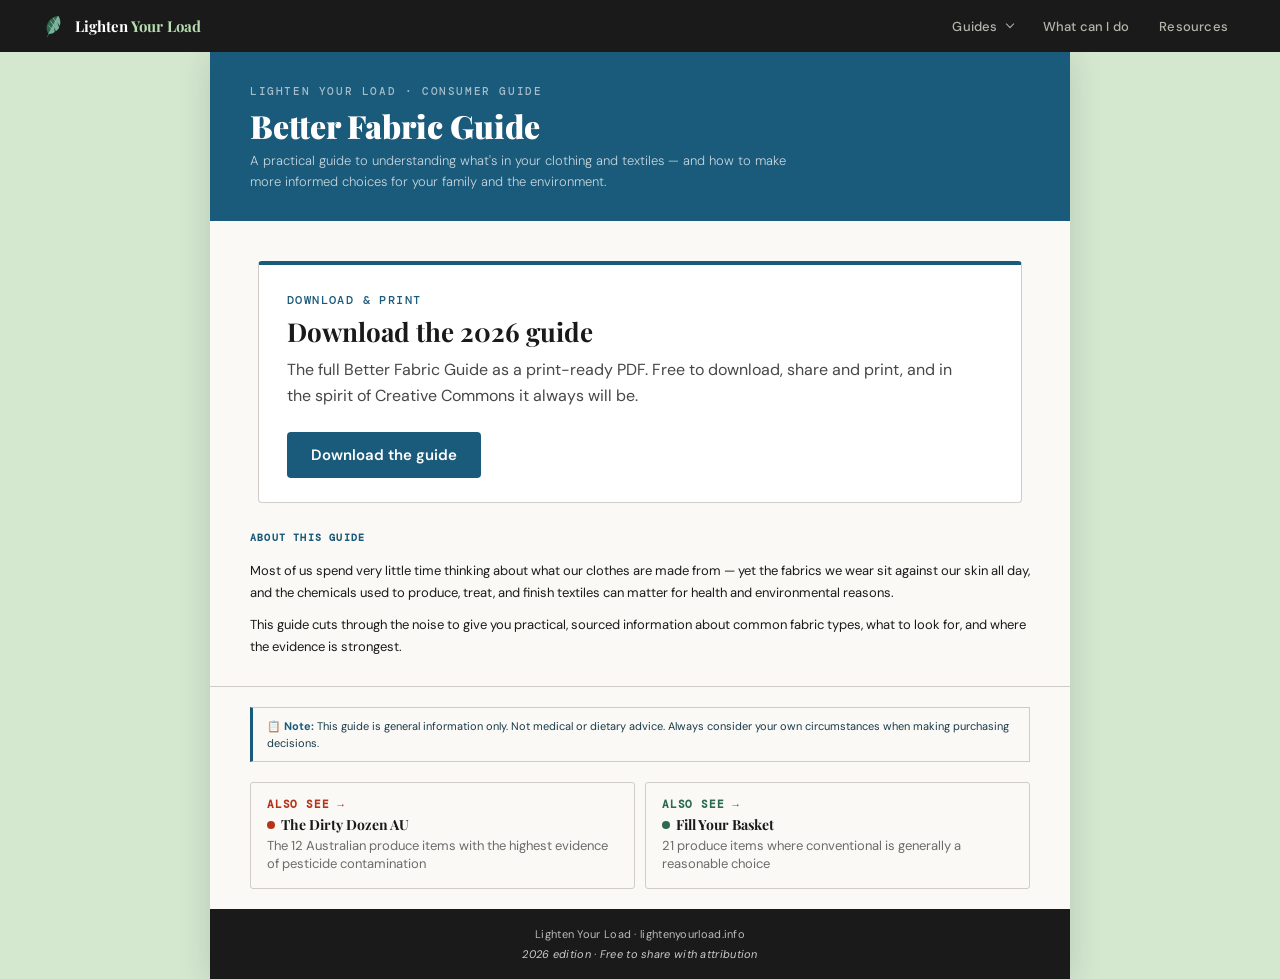
==== better-fabric-guide.html @ 489bd7a3 "Switch site voice from 'I' to 'we' (guides, homepage, resources, sign-up) Co-Authored-By: Claude Opu" ====
<!DOCTYPE html>
<html lang="en">
<head>
<meta charset="UTF-8">
<meta name="viewport" content="width=device-width, initial-scale=1.0">
<meta name="robots" content="noindex">  <!-- in development: remove at launch -->
<script src="analytics.js" async></script>
<title>Better Fabric Guide — Lighten Your Load</title>
<link href="https://fonts.googleapis.com/css2?family=Playfair+Display:wght@700;900&family=DM+Sans:wght@300;400;500;600&family=DM+Mono:wght@400;500&display=swap" rel="stylesheet">
<style>
*,*::before,*::after{box-sizing:border-box;margin:0;padding:0}
:root{
  --fabric:#1a5a7a;--fabric-mid:#7ab8d0;--fabric-lt:#eaf4f8;
  --dirty:#b5341a;--tread:#5a3d9a;--clean:#2d6a4f;
  --gold:#b8ddb0;
  --ink:#1a1a1a;--muted:#6b6b6b;--rule:#d0cdc8;--bg:#faf9f6;
}
@media print{body{background:white!important}}
body{font-family:'DM Sans',sans-serif;background:#d4e8d0;padding:0;margin:0}

.site-nav{background:var(--ink);padding:0 40px;display:flex;align-items:center;justify-content:space-between;height:52px;position:sticky;top:0;z-index:100}
.site-nav .logo{font-family:'Playfair Display',serif;font-size:15px;font-weight:700;color:white;text-decoration:none}
.site-nav .logo span{color:var(--gold)}
.nav-links{display:flex;gap:4px;list-style:none}
.nav-links a{font-size:12px;font-weight:500;color:#888;text-decoration:none;padding:6px 12px;border-radius:3px;transition:all .2s}
.nav-links a:hover{color:white;background:rgba(255,255,255,.08)}
.nav-links a.active-fabric{color:#a8d8ea;background:rgba(26,90,122,.35)}

.page{background:var(--bg);max-width:860px;margin:0 auto;box-shadow:0 4px 32px rgba(0,0,0,.14)}

.page-header{background:var(--fabric);color:white;padding:32px 40px 28px}
.page-header .kicker{font-family:'DM Mono',monospace;font-size:11px;font-weight:500;letter-spacing:1.6px;text-transform:uppercase;color:rgba(255,255,255,.6);margin-bottom:10px}
.page-header h1{font-family:'Playfair Display',serif;font-size:32px;font-weight:900;line-height:1.1;margin-bottom:8px}
.page-header .desc{font-size:13px;font-weight:300;color:rgba(255,255,255,.75);line-height:1.6;max-width:540px}

.download-section{padding:32px 40px;border-bottom:1px solid var(--rule);display:flex;align-items:center;gap:32px;background:var(--fabric-lt)}
.download-icon{font-size:48px;flex-shrink:0}
.download-text h2{font-family:'Playfair Display',serif;font-size:20px;font-weight:700;color:var(--ink);margin-bottom:6px}
.download-text p{font-size:13px;color:var(--muted);line-height:1.6;margin-bottom:16px;max-width:480px}
.btn-download{display:inline-flex;align-items:center;gap:8px;background:var(--fabric);color:white;padding:12px 24px;border-radius:4px;font-size:14px;font-weight:600;text-decoration:none;transition:background .2s}
.btn-download:hover{background:#154e6b}
.btn-download .btn-icon{font-size:16px}

.info-section{padding:28px 40px;border-bottom:1px solid var(--rule)}
.info-section h3{font-family:'DM Mono',monospace;font-size:10px;font-weight:700;letter-spacing:1.2px;text-transform:uppercase;color:var(--fabric);margin-bottom:16px}
.info-section p{font-size:13px;color:var(--ink);line-height:1.7;margin-bottom:10px}
.info-section p:last-child{margin-bottom:0}

.caveat{margin:0 40px;padding:10px 14px;border:1px solid var(--rule);border-left:3px solid var(--fabric);font-size:11px;color:#1a3a4a;line-height:1.5;margin-top:20px}
.caveat strong{color:var(--fabric)}

.guide-nav{margin:20px 40px 0;display:grid;grid-template-columns:1fr 1fr;gap:10px}
.guide-nav-card{display:block;padding:14px 16px;border:1px solid var(--rule);border-radius:3px;text-decoration:none;transition:all .2s}
.guide-nav-card:hover{box-shadow:0 2px 12px rgba(0,0,0,.08);transform:translateY(-1px)}
.guide-nav-card .card-kicker{font-size:11px;font-weight:700;letter-spacing:.8px;text-transform:uppercase;font-family:'DM Mono',monospace;margin-bottom:4px}
.guide-nav-card h3{font-family:'Playfair Display',serif;font-size:14px;font-weight:700;color:var(--ink);margin-bottom:3px}
.guide-nav-card p{font-size:13px;color:var(--muted);line-height:1.4}
.card-dirty .card-kicker{color:var(--dirty)}
.card-tread .card-kicker{color:var(--tread)}
.card-clean .card-kicker{color:var(--clean)}

.page-footer{background:var(--ink);color:#bbb;padding:18px 40px;display:flex;flex-direction:column;align-items:center;text-align:center;font-size:11px;letter-spacing:.3px;margin-top:20px;gap:6px}
.page-footer span:last-child{color:#ccc;font-style:italic}
</style>
<link rel="stylesheet" href="dots.css">
<link rel="stylesheet" href="mobile-nav.css">
<link rel="icon" href="favicon.svg" type="image/svg+xml">
<link rel="icon" href="favicon-32.png" sizes="32x32" type="image/png">
<link rel="apple-touch-icon" href="apple-touch-icon.png">
<link rel="stylesheet" href="nav.css">
<link rel="stylesheet" href="download.css">
</head>
<body>

<nav class="site-nav lyl-nav" aria-label="Main">
  <a href="index.html" class="logo nav-logo lyl-brand"><img src="lyl-mark.svg" alt="" width="26" height="26"><span class="lyl-word">Lighten <span>Your Load</span></span></a>
  <ul class="nav-links">
    <li class="has-sub"><a href="index.html#guides">Guides</a>
      <ul class="nav-sub">
        <li><a href="dirty-dozen.html"><span class="gdot gdot-dirty" aria-hidden="true"></span>The Dirty Dozen AU</a></li>
        <li><a href="tread-carefully.html"><span class="gdot gdot-tread" aria-hidden="true"></span>Tread Carefully</a></li>
        <li><a href="fill-your-basket.html"><span class="gdot gdot-clean" aria-hidden="true"></span>Fill Your Basket</a></li>
      </ul>
    </li>
    <li><a href="what-can-i-do.html">What can I do</a></li>
    <li><a href="resources.html">Resources</a></li>
  </ul>
</nav>

<div class="page">

  <div class="page-header">
    <div class="kicker">Lighten Your Load · Consumer Guide</div>
    <h1>Better Fabric Guide</h1>
    <p class="desc">A practical guide to understanding what's in your clothing and textiles — and how to make more informed choices for your family and the environment.</p>
  </div>

  <!-- GUIDE DOWNLOAD: start -> email -> done, all inside this box (styles: download.css, behaviour: download.js) -->
  <section class="dl" id="download" style="--accent:var(--fabric)" data-file="Better-Fabric-Guide-2026.pdf" data-guide="better-fabric" data-stripe="https://donate.stripe.com/7sYcN76TS25C5qC1L03sI00" data-dd="no">

    <div class="dl-step dl-step--start">
      <div class="dl-kicker">Download &amp; print</div>
      <h2>Download the 2026 guide</h2>
      <p class="dl-intro">The full Better Fabric Guide as a print-ready PDF. Free to download, share and print, and in the spirit of Creative Commons it always will be.</p>
      <div class="dl-actions">
        <button type="button" class="dl-btn dl-start-btn">Download the guide</button>
      </div>
      <noscript><p class="dl-small"><a href="Better-Fabric-Guide-2026.pdf" download>Download the PDF</a></p></noscript>
    </div>

    <div class="dl-step dl-step--email" hidden>
      <div class="dl-kicker">Nearly there</div>
      <h2>Where should we send updates?</h2>
      <p class="dl-intro">Pop in your email and your download starts straight away. We’ll only write when new Australian data changes a guide or a new one launches - a few times a year, and you can unsubscribe any time.</p>
      <form class="dl-form" novalidate>
        <label class="dl-hp" aria-hidden="true">Leave blank <input class="dl-hp" type="text" tabindex="-1" autocomplete="off"></label>
        <div class="dl-fields">
          <div class="dl-field dl-field--email">
            <label class="dl-label" for="dl-email">Email</label>
            <input id="dl-email" type="email" name="email" required autocomplete="email" placeholder="you@example.com">
          </div>
          <div class="dl-field dl-field--pc">
            <label class="dl-label" for="dl-pc">Postcode <span class="dl-opt">(optional)</span></label>
            <input id="dl-pc" class="dl-postcode" type="text" inputmode="numeric" maxlength="4" pattern="[0-9]{4}" autocomplete="postal-code" placeholder="e.g. 2478">
          </div>
        </div>
        <fieldset class="dl-dd">
          <legend class="dl-label">Had you heard of the “Dirty Dozen” before? <span class="dl-opt">(optional)</span></legend>
          <div class="dl-pills">
            <label><input type="radio" name="dl-dd" value="Yes"><span>Yes</span></label>
            <label><input type="radio" name="dl-dd" value="No"><span>No</span></label>
            <label><input type="radio" name="dl-dd" value="Maybe"><span>Maybe</span></label>
            <label><input type="radio" name="dl-dd" value="Only the 1967 war film!"><span>Only the 1967 war film!</span></label>
          </div>
        </fieldset>
        <div class="dl-actions">
          <button type="submit" class="dl-btn">Get the guide</button>
          <button type="button" class="dl-back">Back</button>
        </div>
        <p class="dl-msg" aria-live="polite"></p>
        <p class="dl-small">We’ll never share your email. <a href="privacy.html">How we handle your details</a>.</p>
      </form>
    </div>

    <div class="dl-step dl-step--done" hidden>
      <div class="dl-kicker">Thank you</div>
      <h2 class="dl-done-title" tabindex="-1">Your download has started</h2>
      <p class="dl-intro">If it didn’t, <a class="dl-file-link" href="Better-Fabric-Guide-2026.pdf" download>download it here</a>.<span class="dl-listed"> You’re on the list, and we’ll be in touch when there’s something worth sharing.</span></p>
      <div class="dl-chip">
        <p>The guides are free for everyone. If you’d like to help keep them that way, you can chip in. Stripe opens in a new tab.</p>
        <div class="dl-pills">
          <a data-amount="5" target="_blank" rel="noopener">$5</a>
          <a data-amount="10" target="_blank" rel="noopener">$10</a>
          <a data-amount="20" target="_blank" rel="noopener">$20</a>
          <a data-amount="0" target="_blank" rel="noopener">Other amount</a>
        </div>
      </div>
    </div>

  </section>

  <div class="info-section">
    <h3>About this guide</h3>
    <p>Most of us spend very little time thinking about what our clothes are made from — yet the fabrics we wear sit against our skin all day, and the chemicals used to produce, treat, and finish textiles can matter for health and environmental reasons.</p>
    <p>This guide cuts through the noise to give you practical, sourced information about common fabric types, what to look for, and where the evidence is strongest.</p>
  </div>

  <div class="caveat" style="margin-bottom:0">
    <strong>📋 Note:</strong> This guide is general information only. Not medical or dietary advice. Always consider your own circumstances when making purchasing decisions.
  </div>

  <div class="guide-nav">
    <a href="dirty-dozen.html" class="guide-nav-card card-dirty">
      <div class="card-kicker">Also see →</div>
      <h3><span class="gdot gdot-dirty" aria-hidden="true"></span>The Dirty Dozen AU</h3>
      <p>The 12 Australian produce items with the highest evidence of pesticide contamination</p>
    </a>
    <a href="fill-your-basket.html" class="guide-nav-card card-clean">
      <div class="card-kicker">Also see →</div>
      <h3><span class="gdot gdot-clean" aria-hidden="true"></span>Fill Your Basket</h3>
      <p>21 produce items where conventional is generally a reasonable choice</p>
    </a>
  </div>

  <div class="page-footer">
    <span>Lighten Your Load · lightenyourload.info</span>
    <span>2026 edition · Free to share with attribution</span>
  </div>

</div>
<script src="mobile-nav.js"></script>
<script src="download.js"></script>
</body>
</html>
---- dots.css ----
/* Guide colour dots (replace the 🚨 ⚠️ ✅ markers). Same colours as the homepage "Current guides" box. */
.gdot{display:inline-block;width:clamp(8px,.45em,18px);height:clamp(8px,.45em,18px);border-radius:50%;margin-right:.45em;vertical-align:middle;position:relative;top:-.08em;flex-shrink:0}
.gdot-dirty{background:#b5341a}
.gdot-tread{background:#5a3d9a}
.gdot-clean{background:#2d6a4f}
.gdot-pantry{background:#8a6520}
.gdot-fabric{background:#1a5a7a}
.gdot-soon{background:#9a9a94}
/* on the coloured guide headers the dot would vanish into its own colour, so it goes white */
.page-header .gdot{background:#fff}
/* on the dark nav, lift the darker colours slightly so they read */
.site-nav .gdot-tread,nav .gdot-tread{background:#8a6fd0}
.site-nav .gdot-clean,nav .gdot-clean{background:#4f9a75}
.site-nav .gdot-fabric,nav .gdot-fabric{background:#3f8fb5}
---- mobile-nav.css ----
/* ════ Mobile menu: replaces the dark nav bar on small screens with a menu button inside the coloured banner ════ */

.mnav-btn, .mnav-panel { display: none; }

@media (max-width: 767px) {
  /* hide the dark nav bar */
  .site-nav, body > nav { display: none !important; }

  /* banners hold the button; only the lines beside it get a right margin, so nothing runs under it */
  .page-header, .hero { position: relative; }
  .page-header .kicker, .page-header h1, .hero .hero-kicker, .hero h1 { padding-right: 56px; }

  .mnav-btn {
    display: flex; flex-direction: column; justify-content: center; gap: 5px;
    position: absolute; top: 18px; right: 16px; z-index: 5;
    width: 44px; height: 44px; padding: 0 11px;
    background: rgba(255,255,255,.14); border: 1px solid rgba(255,255,255,.38); border-radius: 6px;
    cursor: pointer;
  }
  .mnav-btn span { display: block; height: 2px; background: #fff; border-radius: 2px; }
  .mnav-btn:focus-visible { outline: 2px solid #fff; outline-offset: 2px; }

  .mnav-panel {
    display: flex; flex-direction: column;
    position: fixed; inset: 0; z-index: 1000;
    background: #141510; color: #fff;
    padding: 18px 20px 32px;
    opacity: 0; visibility: hidden; transform: translateY(-8px);
    transition: opacity .25s ease, transform .25s ease, visibility 0s linear .25s;
  }
  .mnav-panel.is-open { opacity: 1; visibility: visible; transform: none; transition: opacity .25s ease, transform .25s ease; }

  .mnav-top { display: flex; align-items: center; justify-content: space-between; margin-bottom: 28px; }
  .mnav-brand { font-family: 'Playfair Display', serif; font-size: 18px; font-weight: 700; color: #fff; text-decoration: none; }
  .mnav-brand span { color: #b8ddb0; }
  .mnav-close {
    width: 44px; height: 44px; border-radius: 6px; cursor: pointer;
    background: rgba(255,255,255,.08); border: 1px solid rgba(255,255,255,.25); color: #fff;
    font-size: 26px; line-height: 1;
  }

  .mnav-links { list-style: none; margin: 0; padding: 0; border-top: 1px solid #2a2a27; }
  .mnav-links li { border-bottom: 1px solid #2a2a27; }
  .mnav-links a {
    display: flex; align-items: center; gap: 12px;
    padding: 18px 4px; font-size: 20px; font-weight: 500; color: #e6e6e0; text-decoration: none;
  }
  .mnav-links a:hover, .mnav-links a:focus-visible { color: #fff; }
  .mnav-links a[aria-current="page"] { color: #b8ddb0; }
  .mnav-links .gdot { width: 11px; height: 11px; margin-right: 0; top: 0; }

  body.mnav-locked { overflow: hidden; }
}

@media (max-width: 767px) and (prefers-reduced-motion: reduce) {
  .mnav-panel, .mnav-panel.is-open { transition: none; transform: none; }
}

@media print { .mnav-btn, .mnav-panel { display: none !important; } }
---- nav.css ----
/* ════ Shared site nav: logo mark, Guides dropdown (desktop). Mobile uses mobile-nav.js ════ */
.lyl-nav .lyl-brand { display: inline-flex; align-items: center; gap: 9px; text-decoration: none; }
.lyl-nav .lyl-brand img { width: 26px; height: 26px; display: block; }
.lyl-nav .lyl-brand .lyl-word { color: #fff; }
.lyl-nav .lyl-brand .lyl-word span { color: var(--gold, #b8ddb0); }
.lyl-nav .nav-links { display: flex; align-items: center; gap: 6px; list-style: none; margin: 0; padding: 0; }
.lyl-nav .nav-links > li { position: relative; }
.lyl-nav .nav-links a { font-size: 13px; font-weight: 500; color: #b5b5ae; text-decoration: none; padding: 8px 12px; border-radius: 4px; display: inline-flex; align-items: center; gap: 7px; letter-spacing: .2px; transition: color .15s, background .15s; }
.lyl-nav .nav-links a:hover, .lyl-nav .nav-links a:focus-visible { color: #fff; background: rgba(255,255,255,.08); }
.lyl-nav .nav-links a[aria-current="page"], .lyl-nav .nav-links .is-current > a { color: #fff; background: rgba(255,255,255,.12); }
.lyl-nav .has-sub > a::after { content: ""; width: 6px; height: 6px; border-right: 1.5px solid currentColor; border-bottom: 1.5px solid currentColor; transform: translateY(-2px) rotate(45deg); margin-left: 2px; }
.lyl-nav .nav-sub { list-style: none; margin: 0; padding: 8px; position: absolute; top: 100%; left: 0; min-width: 210px; background: #1e1e1b; border: 1px solid #2c2c28; border-radius: 6px; box-shadow: 0 12px 30px rgba(0,0,0,.35); opacity: 0; visibility: hidden; transform: translateY(4px); transition: opacity .15s, transform .15s, visibility .15s; z-index: 200; }
.lyl-nav .has-sub:hover .nav-sub, .lyl-nav .has-sub:focus-within .nav-sub { opacity: 1; visibility: visible; transform: none; }
.lyl-nav .nav-sub a { display: flex; width: 100%; box-sizing: border-box; padding: 9px 12px; }
.lyl-footer-mark { width: 30px; height: 30px; vertical-align: -8px; margin-right: 8px; }
@media (max-width: 767px) { .lyl-nav .nav-sub { display: none; } }
---- download.css ----
/* ════ Guide download box (shared by the guide pages) ════
   Three steps inside one box: start -> email -> done (behaviour: download.js).
   Each page sets its accent colour on the section: style="--accent: var(--dirty)" */

.dl {
  margin: 40px 48px 0;
  padding: 28px 28px 24px;
  background: #fff;
  border: 1px solid var(--rule, #d0cdc8);
  border-top: 4px solid var(--accent, #2d6a4f);
  border-radius: 4px;
}

.dl-step[hidden] { display: none; }

.dl-kicker {
  font-family: 'DM Mono', monospace;
  font-size: 11.5px;
  font-weight: 500;
  letter-spacing: 1.4px;
  text-transform: uppercase;
  color: var(--accent, #2d6a4f);
  margin-bottom: 8px;
}

.dl h2 {
  font-family: 'Playfair Display', serif;
  font-size: 26px;
  font-weight: 700;
  line-height: 1.2;
  color: #1a1a1a;
  margin-bottom: 10px;
}

.dl h2:focus { outline: none; }

.dl-intro {
  font-size: 16px;
  line-height: 1.65;
  color: #474747;
  max-width: 62ch;
  margin-bottom: 22px;
}

.dl-intro a,
.dl-small a { color: var(--accent, #2d6a4f); text-underline-offset: 3px; }

/* Buttons */
.dl-btn {
  display: inline-flex;
  align-items: center;
  gap: 8px;
  background: var(--accent, #2d6a4f);
  color: #fff;
  padding: 13px 24px;
  border: 0;
  border-radius: 4px;
  font: inherit;
  font-size: 15px;
  font-weight: 600;
  text-decoration: none;
  cursor: pointer;
  transition: filter .2s;
}

.dl-btn:hover { filter: brightness(.9); }
.dl-btn:focus-visible { outline: 2px solid var(--accent, #2d6a4f); outline-offset: 2px; }

.dl-back {
  border: 0;
  background: none;
  padding: 8px 4px;
  font: inherit;
  font-size: 14px;
  color: #6b6b6b;
  text-decoration: underline;
  text-underline-offset: 2px;
  cursor: pointer;
}

.dl-actions {
  display: flex;
  flex-wrap: wrap;
  align-items: center;
  gap: 12px 18px;
}

/* Email step */
.dl-fields {
  display: flex;
  flex-wrap: wrap;
  gap: 10px;
  margin-bottom: 16px;
}

.dl-field { display: flex; flex-direction: column; gap: 6px; }
.dl-field--email { flex: 1 1 260px; min-width: 0; }
.dl-field--pc { flex: 0 0 9.5em; }

.dl-label {
  font-size: 13px;
  font-weight: 600;
  color: #1a1a1a;
}

.dl-label .dl-opt { font-weight: 400; color: #6b6b6b; }

.dl-form input[type="email"],
.dl-postcode {
  width: 100%;
  padding: 12px 14px;
  border: 1.5px solid var(--rule, #d0cdc8);
  border-radius: 4px;
  background: #fff;
  color: #1a1a1a;
  font: inherit;
  font-size: 15px;
}

.dl-form input[type="email"]:focus,
.dl-postcode:focus {
  outline: 2px solid var(--accent, #2d6a4f);
  outline-offset: 1px;
  border-color: var(--accent, #2d6a4f);
}

.dl-dd {
  border: 0;
  margin: 0 0 20px;
  padding: 0;
}

.dl-dd legend { margin-bottom: 8px; padding: 0; }

/* Pill choices (Dirty Dozen question) and chip-in amounts share one look */
.dl-pills { display: flex; flex-wrap: wrap; gap: 8px; }

.dl-pills label { position: relative; cursor: pointer; }

.dl-pills input[type="radio"] {
  position: absolute;
  opacity: 0;
  width: 1px;
  height: 1px;
}

.dl-pills label span,
.dl-pills a {
  display: inline-block;
  min-width: 64px;
  text-align: center;
  padding: 9px 16px;
  border: 1.5px solid var(--rule, #d0cdc8);
  border-radius: 999px;
  font-size: 14.5px;
  font-weight: 600;
  color: #1a1a1a;
  background: #faf9f6;
  text-decoration: none;
  transition: border-color .15s, background .15s, color .15s;
}

.dl-pills label:hover span,
.dl-pills a:hover { border-color: var(--accent, #2d6a4f); }

.dl-pills input:checked + span {
  background: var(--accent, #2d6a4f);
  border-color: var(--accent, #2d6a4f);
  color: #fff;
}

.dl-pills input:focus-visible + span,
.dl-pills a:focus-visible {
  outline: 2px solid var(--accent, #2d6a4f);
  outline-offset: 2px;
}

.dl-hp { position: absolute; left: -9999px; width: 1px; height: 1px; overflow: hidden; }

.dl-msg {
  min-height: 1em;
  margin-top: 10px;
  font-size: 14px;
  color: #a33a2a;
}

.dl-msg:empty { display: none; }

.dl-small {
  margin-top: 14px;
  font-size: 13px;
  line-height: 1.6;
  color: #6b6b6b;
}

/* Done step */
.dl-chip {
  margin-top: 22px;
  padding-top: 20px;
  border-top: 1px solid var(--rule, #d0cdc8);
}

.dl-chip p { font-size: 15px; line-height: 1.6; color: #474747; margin-bottom: 12px; max-width: 62ch; }

/* "Jump to download" link used in page headers */
.dl-jump {
  display: inline-block;
  margin-top: 16px;
  font-size: 14px;
  font-weight: 600;
  color: #fff;
  text-decoration: underline;
  text-underline-offset: 3px;
  opacity: .9;
}

.dl-jump:hover { opacity: 1; }

@media (max-width: 640px) {
  .dl { margin: 32px 16px 0; padding: 22px 18px 20px; }
  .dl h2 { font-size: 22px; }
  .dl-intro { font-size: 15.5px; }
  .dl-btn { width: 100%; justify-content: center; }
  .dl-field--pc { flex: 1 1 100%; }
}

@media print {
  .dl, .dl-jump { display: none !important; }
}
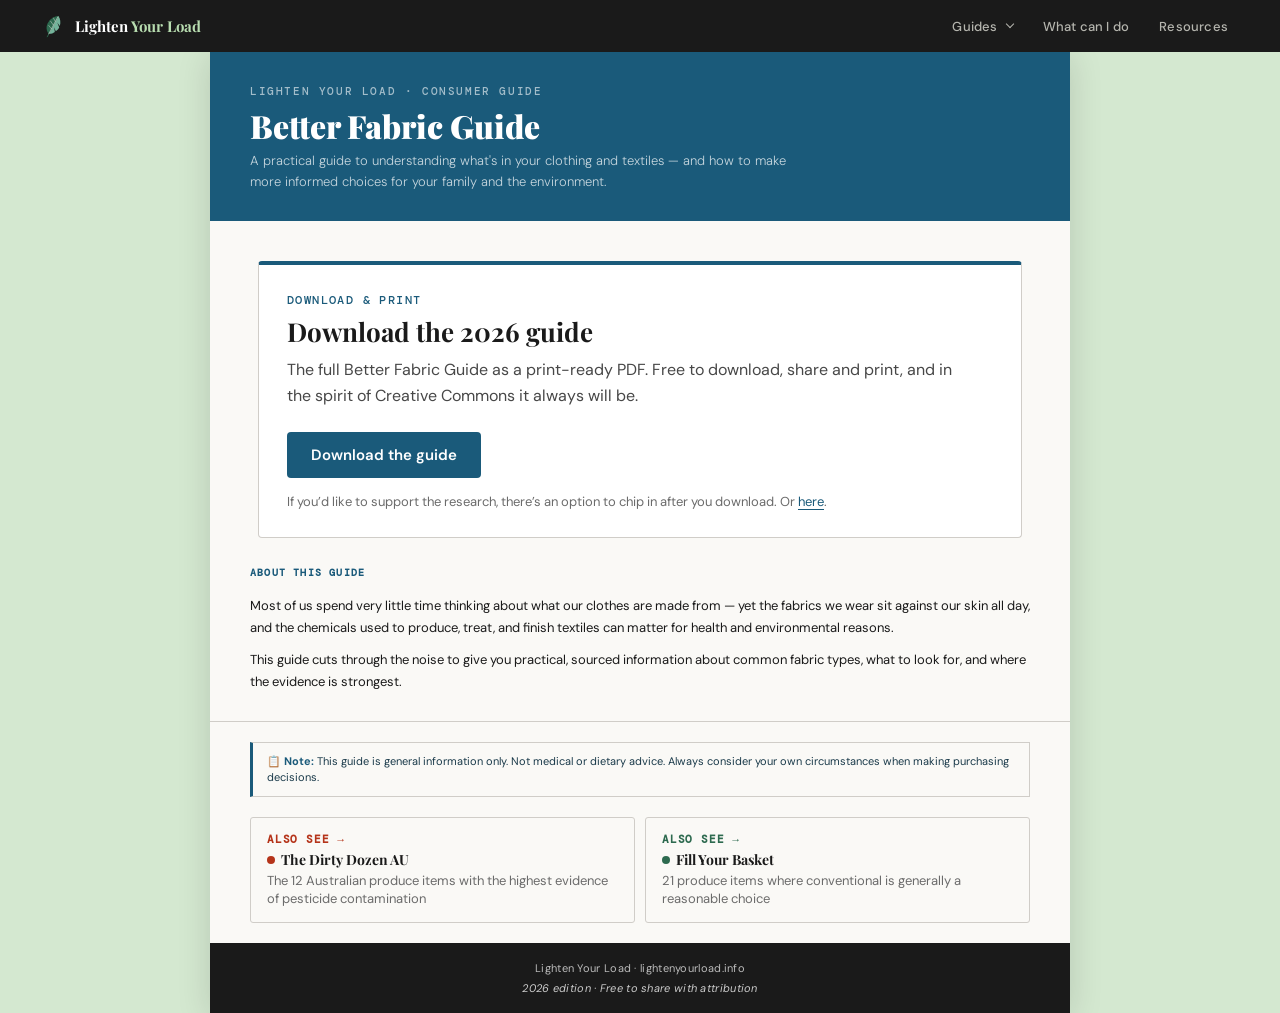
==== commit bd8d76ab: "Download box: support line with Stripe link; PDFs save straight to downloads instead of opening in a" ====
--- a/better-fabric-guide.html
+++ b/better-fabric-guide.html
@@ -105,6 +105,7 @@
       <div class="dl-actions">
         <button type="button" class="dl-btn dl-start-btn">Download the guide</button>
       </div>
+      <p class="dl-small dl-support">If you’d like to support the research, there’s an option to chip in after you download. Or <a href="https://donate.stripe.com/bJe14p7XW8u0g5ggFU3sI01" target="_blank" rel="noopener">here</a>.</p>
       <noscript><p class="dl-small"><a href="Better-Fabric-Guide-2026.pdf" download>Download the PDF</a></p></noscript>
     </div>
 
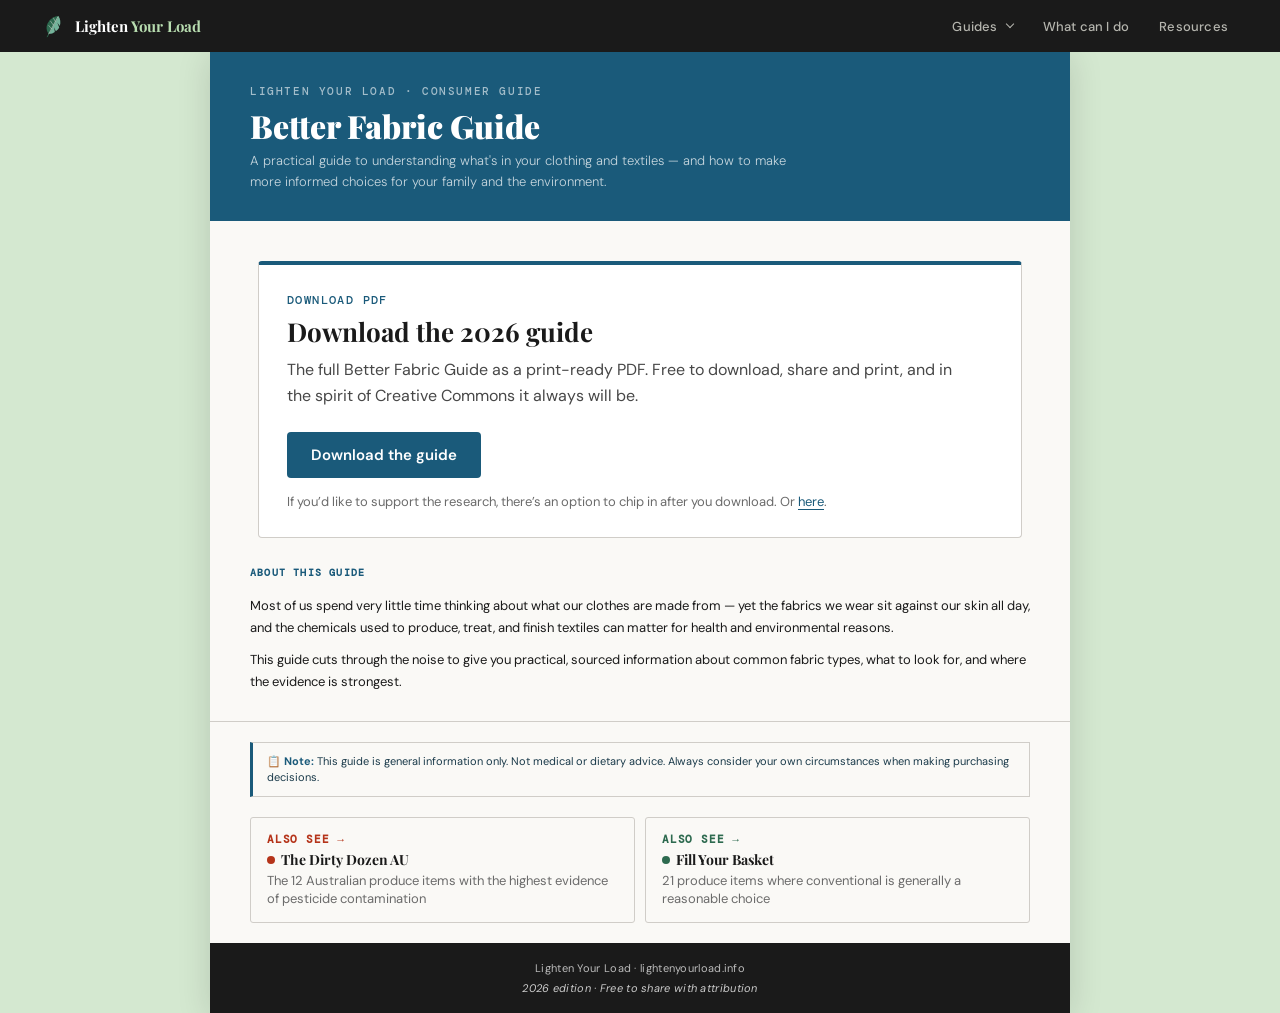
==== commit 2ff43cf1: "Download box: 'Download PDF' label; tighter support line Co-Authored-By: Claude Opus 5.5 <noreply@an" ====
--- a/better-fabric-guide.html
+++ b/better-fabric-guide.html
@@ -96,10 +96,10 @@
   </div>
 
   <!-- GUIDE DOWNLOAD: start -> email -> done, all inside this box (styles: download.css, behaviour: download.js) -->
-  <section class="dl" id="download" style="--accent:var(--fabric)" data-file="Better-Fabric-Guide-2026.pdf" data-guide="better-fabric" data-stripe="https://donate.stripe.com/7sYcN76TS25C5qC1L03sI00" data-dd="no">
+  <section class="dl" id="download" style="--accent:var(--fabric)" data-file="Better-Fabric-Guide-2026.pdf" data-guide="better-fabric" data-stripe="https://donate.stripe.com/bJe14p7XW8u0g5ggFU3sI01" data-dd="no">
 
     <div class="dl-step dl-step--start">
-      <div class="dl-kicker">Download &amp; print</div>
+      <div class="dl-kicker">Download PDF</div>
       <h2>Download the 2026 guide</h2>
       <p class="dl-intro">The full Better Fabric Guide as a print-ready PDF. Free to download, share and print, and in the spirit of Creative Commons it always will be.</p>
       <div class="dl-actions">
@@ -144,11 +144,11 @@
     </div>
 
     <div class="dl-step dl-step--done" hidden>
-      <div class="dl-kicker">Thank you</div>
+      <div class="dl-kicker">Download PDF</div>
       <h2 class="dl-done-title" tabindex="-1">Your download has started</h2>
-      <p class="dl-intro">If it didn’t, <a class="dl-file-link" href="Better-Fabric-Guide-2026.pdf" download>download it here</a>.<span class="dl-listed"> You’re on the list, and we’ll be in touch when there’s something worth sharing.</span></p>
+      <p class="dl-intro">Thank you for your interest. Please check your downloads folder. If you can’t see it, <a class="dl-file-link" href="Better-Fabric-Guide-2026.pdf" download>download it here</a>.<br>We’ll be in touch when there’s something worth sharing.</p>
       <div class="dl-chip">
-        <p>The guides are free for everyone. If you’d like to help keep them that way, you can chip in. Stripe opens in a new tab.</p>
+        <p>If you’d like to support the research, choose any amount below.</p>
         <div class="dl-pills">
           <a data-amount="5" target="_blank" rel="noopener">$5</a>
           <a data-amount="10" target="_blank" rel="noopener">$10</a>
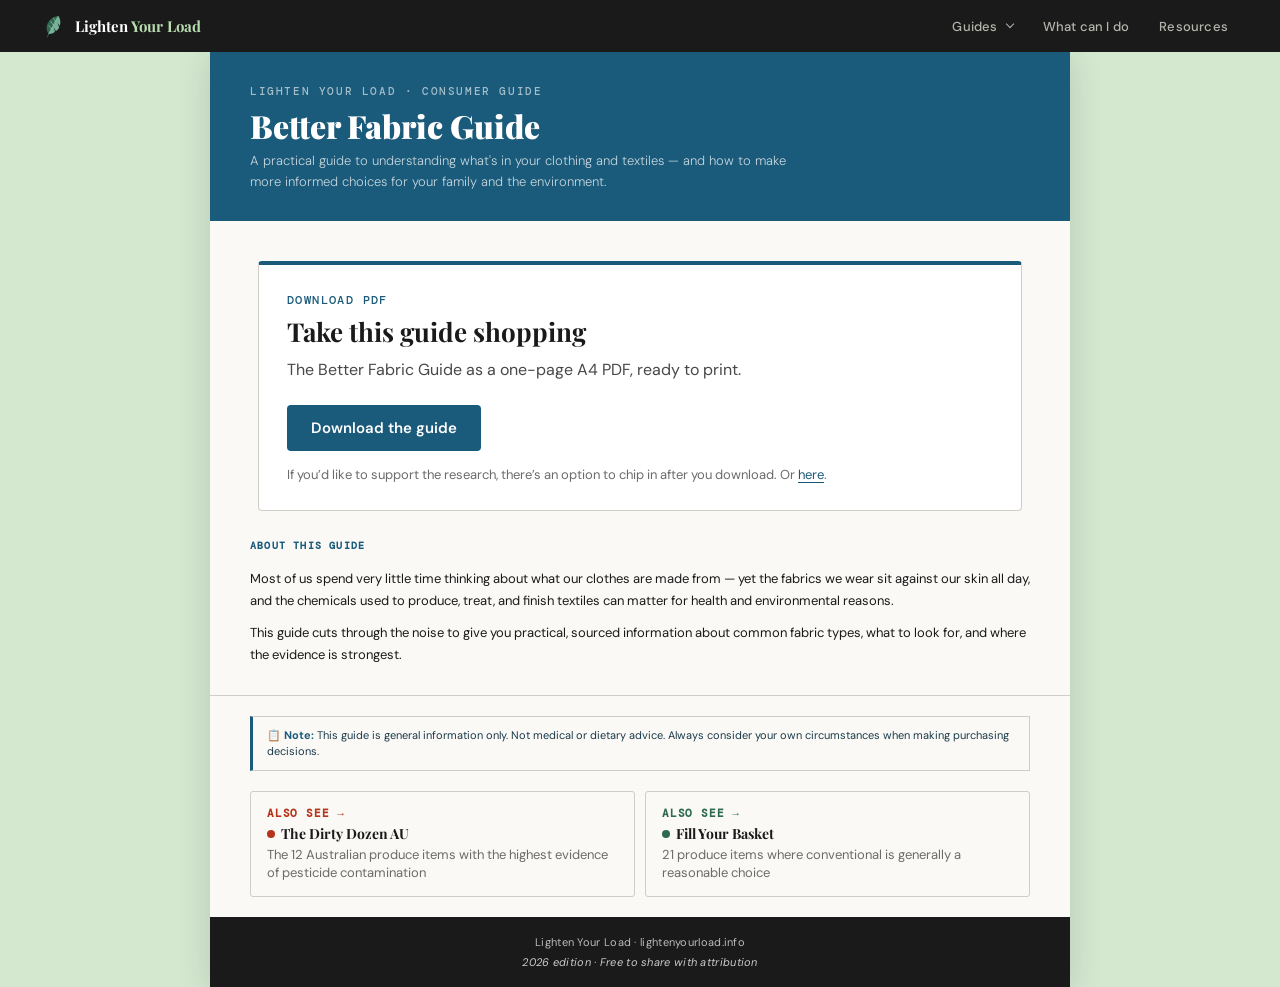
==== commit 2bd8153f: "Better Fabric Guide: download box wording to match the produce guides Co-Authored-By: Claude Opus 5." ====
--- a/better-fabric-guide.html
+++ b/better-fabric-guide.html
@@ -100,8 +100,8 @@
 
     <div class="dl-step dl-step--start">
       <div class="dl-kicker">Download PDF</div>
-      <h2>Download the 2026 guide</h2>
-      <p class="dl-intro">The full Better Fabric Guide as a print-ready PDF. Free to download, share and print, and in the spirit of Creative Commons it always will be.</p>
+      <h2>Take this guide shopping</h2>
+      <p class="dl-intro">The Better Fabric Guide as a one-page A4 PDF, ready to print.</p>
       <div class="dl-actions">
         <button type="button" class="dl-btn dl-start-btn">Download the guide</button>
       </div>
@@ -127,11 +127,11 @@
         </div>
         <fieldset class="dl-dd">
           <legend class="dl-label">Had you heard of the “Dirty Dozen” before? <span class="dl-opt">(optional)</span></legend>
-          <div class="dl-pills">
-            <label><input type="radio" name="dl-dd" value="Yes"><span>Yes</span></label>
-            <label><input type="radio" name="dl-dd" value="No"><span>No</span></label>
-            <label><input type="radio" name="dl-dd" value="Maybe"><span>Maybe</span></label>
-            <label><input type="radio" name="dl-dd" value="Only the 1967 war film!"><span>Only the 1967 war film!</span></label>
+          <div class="dl-radios">
+            <label><input type="radio" name="dl-dd" value="Yes"> Yes</label>
+            <label><input type="radio" name="dl-dd" value="No"> No</label>
+            <label><input type="radio" name="dl-dd" value="Not sure"> Not sure</label>
+            <label><input type="radio" name="dl-dd" value="Only the 1967 war film!"> Only the 1967 war film!</label>
           </div>
         </fieldset>
         <div class="dl-actions">
@@ -145,8 +145,8 @@
 
     <div class="dl-step dl-step--done" hidden>
       <div class="dl-kicker">Download PDF</div>
-      <h2 class="dl-done-title" tabindex="-1">Your download has started</h2>
-      <p class="dl-intro">Thank you for your interest. Please check your downloads folder. If you can’t see it, <a class="dl-file-link" href="Better-Fabric-Guide-2026.pdf" download>download it here</a>.<br>We’ll be in touch when there’s something worth sharing.</p>
+      <h2 class="dl-done-title" tabindex="-1">Guide downloaded!</h2>
+      <p class="dl-intro">Please check your downloads folder. If you can’t see it, <a class="dl-file-link" href="Better-Fabric-Guide-2026.pdf" download>download it again here</a>. We’ll be in touch when there’s something worth sharing.</p>
       <div class="dl-chip">
         <p>If you’d like to support the research, choose any amount below.</p>
         <div class="dl-pills">
--- a/download.css
+++ b/download.css
@@ -132,7 +132,12 @@
 
 .dl-dd legend { margin-bottom: 8px; padding: 0; }
 
-/* Pill choices (Dirty Dozen question) and chip-in amounts share one look */
+/* Dirty Dozen question: plain radio buttons, matching the homepage sign-up */
+.dl-radios { display: flex; flex-wrap: wrap; gap: 6px 16px; }
+.dl-radios label { display: inline-flex; align-items: center; gap: 6px; font-size: 14.5px; color: #5a5a5a; cursor: pointer; }
+.dl-radios input { accent-color: var(--accent, #2d6a4f); width: 16px; height: 16px; margin: 0; }
+
+/* Pill buttons (chip-in amounts) */
 .dl-pills { display: flex; flex-wrap: wrap; gap: 8px; }
 
 .dl-pills label { position: relative; cursor: pointer; }
